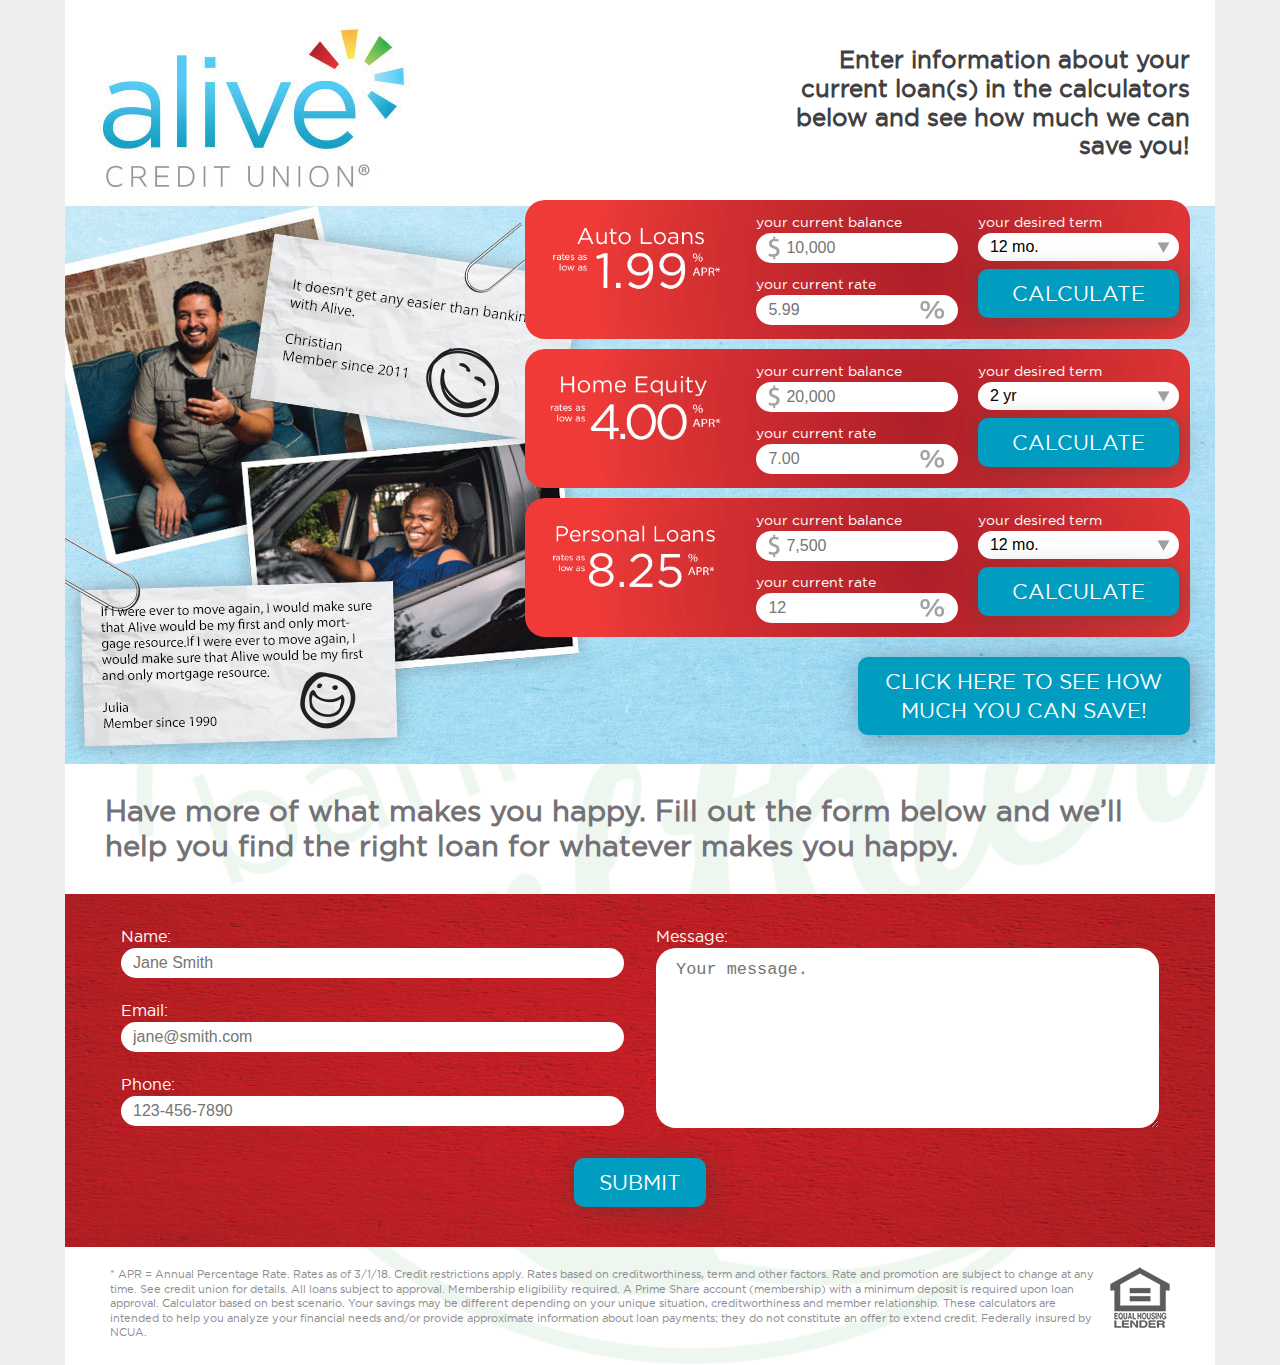
==== index.html @ 6ccbbb6a "Add contact form and fix some formatting in the header." ====
<!doctype html>
<html lang="en-US" class="no-js">
<head>
	<meta charset="utf-8">
	<title>Healthier Banking | Alive Credit Union</title>

	<meta http-equiv="X-UA-Compatible" content="IE=edge" />
	<meta name="viewport" content="width=device-width, initial-scale=1">
	<link rel="stylesheet" href="css/main.css?v=1">
	<script src="js/head.js?v=1"></script>
</head>
<body>
	<main class="container">
		
		<header>
			<a href="https://www.alivecu.coop/"><img src="img/header.jpg" class="header"></a>
		</header>
		
		<div class="wrap">	

			<div class="tool group">
				<h2>Enter information about your current loan(s) in the calculators below and see how much we can save you!</h2>
				<div class="loan-auto calculator gradient">
					<div class="third">
						<img src="img/rate-auto.png?v=2">
					</div>
					<div class="third">
						<p><label for="amount">your current balance</label><input type="text" placeholder="10,000" class="amount" /></p>
						<p><label for="rate">your current rate</label><input type="text" placeholder="5.99" class="rate percent" /></p>
						<input type="hidden" class="rate_compare" value="1.99" />
					</div>
					<div class="third">
						<p><label for="term">your desired term</label>
							<select class="term">
								<option value="12m">12 mo.</option>
								<option value="24m">24 mo.</option>
								<option value="36m">36 mo.</option>
								<option value="48m">48 mo.</option>
								<option value="60m">60 mo.</option>
								<option value="72m">72 mo.</option>
								<option value="84m">84 mo.</option>
							</select>
						</p>
						<p><button class="calculate">Calculate</button></p>
					</div>
					<div class="group"></div>
				</div>

				<div class="home calculator gradient">
					<div class="third">
						<img src="img/rate-home.png">
					</div>
					<div class="third ">
						<p><label for="amount">your current balance</label><input type="text" placeholder="20,000" class="amount" /></p>
						<p><label for="rate">your current rate</label><input type="text" placeholder="7.00" class="rate percent" /></p>
						<input type="hidden" class="rate_compare" value="4" />
					</div>
					<div class="third">
						<p><label for="term">your desired term</label>
							<select class="term">
								<option value="2y">2 yr</option>
								<option value="3y">3 yr</option>
								<option value="4y">4 yr</option>
								<option value="5y">5 yr</option>
								<option value="10y">10 yr</option>
								<option value="15y">15 yr</option>
							</select>
						</p>
						<p><button class="calculate">Calculate</button></p>
					</div>
					<div class="group"></div>
				</div>
				
				<div class="loan-personal calculator gradient">
					<div class="third">
						<img src="img/rate-personal.png">
					</div>
					<div class="third">
						<p><label for="amount">your current balance</label><input type="text" placeholder="7,500" class="amount" /></p>
						<p><label for="rate">your current rate</label><input type="text" placeholder="12" class="rate percent" /></p>
						<input type="hidden" class="rate_compare" value="8.25" />
					</div>
					<div class="third">
						<p><label for="term">your desired term</label>
							<select class="term">
								<option value="12m">12 mo.</option>
								<option value="24m">24 mo.</option>
								<option value="36m">36 mo.</option>
								<option value="48m">48 mo.</option>
								<option value="60m">60 mo.</option>
							</select>
						</p>
						<p><button class="calculate">Calculate</button></p>
					</div>
					<div class="group"></div>
				</div>

				<div class="buttons">
					<button class="calculate"><span>Click here to see how</span> much you can save!</button>
				</div>

			</div>

			<div class="results">
				<h2>Congratulations!</h2>
				<p class="larger">You could save up to <strong>$<span class="result total"></span></strong>.</p>
				<p>Save up to <strong>$<span class="result loan-auto"></span></strong> on your <strong>Auto Loan</strong>.</p>
				<p>Save up to <strong>$<span class="result home"></span></strong> on your <strong>Home Equity Loan</strong>.</p>
				<p>Save up to <strong>$<span class="result loan-personal"></span></strong> on your <strong>Personal Loan</strong>.</p>
				<p>Additional savings may be possible! Contact us for details.</p>
				<div class="text-center pad">
					<a href="https://www.alivecu.coop/loans-credit/" class="btn apply" onClick="_gaq.push(['_trackEvent', 'Apply', 'Click', 'Clicked Apply Button']);">I'm Ready!<span>Apply Now!</span></a>
					<a class="btn go-back">&laquo; go back</a>
				</div>
			</div>
		</div>

		<div class="intro group">
			<h3>Have more of what makes you happy.  Fill out the form below and we’ll help you find the right loan for whatever makes you happy.</h3>
		</div>
		<div class="bg-red-canvas contact-form">
			<form id="contact" name="contact">
				<div class="error"></div>
				<div class="group">
					<div class="half">
						<p>Name:
							<input type="text" name="name" placeholder="Jane Smith" /></p>
						<p>Email:
							<input type="text" name="email" placeholder="jane@smith.com" /></p>
						<p>Phone:
							<input type="text" name="phone" placeholder="123-456-7890" /></p>
					</div>
					<div class="half">
						<p>Message:
							<textarea name="message" placeholder="Your message."></textarea></p>
					</div>
				</div>
				<p class="text-center group"><input type="submit" name="submit" value="Submit" class="btn bg-lime" /></p>
			</form>
		</div>

		<div class="fine-print group wrap">
			<img src="img/logo-equal-housing.png">
			* APR = Annual Percentage Rate. Rates as of 3/1/18. Credit restrictions apply. Rates based on creditworthiness, term and other factors. Rate and promotion are subject to change at any time. See credit union for details. All loans subject to approval. Membership eligibility required. A Prime Share account (membership) with a minimum deposit is required upon loan approval. Calculator based on best scenario. Your savings may be different depending on your unique situation, creditworthiness and member relationship. These calculators are intended to help you analyze your financial needs and/or provide approximate information about loan payments; they do not constitute an offer to extend credit.  Federally insured by NCUA. 
		</div>

	</main>

<script src="//ajax.googleapis.com/ajax/libs/jquery/1.11.2/jquery.min.js"></script>
<script src="//giraph.io/api/thermometer/v1/js/widget.js?v=1"></script>
<script src="js/main.js?v=1"></script>
</body>
</html>
---- css/main.css ----
@import url("https://fonts.googleapis.com/css?family=Slabo+13px");html,body,div,span,applet,object,iframe,h1,h2,h3,h4,h5,h6,p,blockquote,pre,a,abbr,acronym,address,big,cite,code,del,dfn,em,font,img,ins,kbd,q,s,samp,small,strike,strong,sub,sup,tt,var,dl,dt,dd,ol,ul,li,fieldset,form,label,legend,table,caption,tbody,tfoot,thead,tr,th,td{margin:0;padding:0;border:0;outline:0;font-weight:inherit;font-style:inherit;font-size:100%;font-family:inherit;vertical-align:baseline}:focus{outline:0}body{line-height:1;color:black;background:white}ol,ul{list-style:none}table{border-collapse:separate;border-spacing:0}caption,th,td{text-align:left;font-weight:normal}blockquote:before,blockquote:after,q:before,q:after{content:""}blockquote,q{quotes:"" ""}*,:before,:after{box-sizing:border-box}img,video,iframe{max-width:100%}@font-face{font-family:'Gotham Book';src:url("fonts/gotham-book.eot");src:url("fonts/gotham-book.eot?#iefix") format("embedded-opentype"),url("fonts/gotham-book.woff2") format("woff2"),url("fonts/gotham-book.woff") format("woff"),url("fonts/gotham-book.ttf") format("truetype"),url("fonts/gotham-book.svg#gotham_bookregular") format("svg");font-weight:normal;font-style:normal}.clearfix,.group{zoom:1}.clearfix:before,.clearfix:after,.group:before,.group:after{content:"";display:table}.clearfix,.clearfix:before,.clearfix:after,.group,.group:before,.group:after{clear:both}body{font-family:"Gotham Book", sans-serif;font-weight:400;font-size:85%;line-height:1.5em;color:#414042;background-color:#eee}@media only screen and (min-width: 1024px){body{font-size:100%}}a{color:#009dc1;text-decoration:none;cursor:pointer}a:hover{color:#00c6f4}h1,h2,h3,h4,h5,h6,p{margin:0;padding:10px 0}h1,h2,h3,h4,h5,h6{font-weight:700;line-height:1.2em}h1{font-size:1.7em;font-family:"Gotham Book", sans-serif;font-weight:400}h2{font-size:1.5em}h3{font-size:1.3em;line-height:1.2em}h3.caps{text-transform:uppercase;padding-top:50px}h4{font-size:1.3em;line-height:1.3em;font-family:"Gotham Book", sans-serif;font-weight:400}strong{font-weight:700}input[type=text],select{display:block;width:100%;padding:6px 12px;border:0;font-size:16px;line-height:16px;border-radius:15px;-webkit-appearance:none;background:white}input[type=text].amount,select.amount{background:#fff url("[data-uri]") left center no-repeat;padding-left:30px}input[type=text].percent,select.percent{background:#fff url("[data-uri]") right center no-repeat}select{background:#fff url([data-uri]) right center no-repeat;padding:6px 12px;width:100%}@media only screen and (min-width: 768px){.sixty,.fourty,.quarter,.three-quarter,.third,.half,.thirty{float:left}.sixty.right,.fourty.right,.quarter.right,.three-quarter.right,.third.right,.half.right,.thirty.right{float:right}.sixty{width:58%;margin:0 2%}.quarter{width:23%}.three-quarter{width:73%;margin:0 2%}.third{width:33.3%;padding:0 15px}.half{width:47%;margin:0 1.5%}.thirty{width:28%;margin:0 1%}.fourty{width:38%;margin:0 1%}}.text-center{text-align:center}.text-right{text-align:right}.container{background:#fff url(../img/bg-body.png) bottom center no-repeat;background-size:contain;max-width:1150px;margin:0 auto;position:relative}header{position:relative;text-align:center}header img{display:block}.wrap{max-width:1100px;margin:0 auto;zoom:1}.wrap:before,.wrap:after{content:"";display:table}.wrap,.wrap:before,.wrap:after{clear:both}.intro{font-size:1.4em;line-height:1.6em;padding:20px;color:#747276}.intro p{padding:10px 0}@media only screen and (min-width: 768px){.intro p{padding:20px 0}}@media only screen and (min-width: 768px){.intro{padding:20px 40px}}.contact-form{padding:10px;color:white}.contact-form textarea{display:block;border-radius:20px;border:0;padding:10px 20px;width:100%;height:100px;font-size:1.3em;line-height:1.4em}@media only screen and (min-width: 768px){.contact-form textarea{height:180px}}@media only screen and (min-width: 768px){.contact-form{padding:20px 40px}}.bg-teal{background:#009dc1}.bg-green{background:#79b943}.bg-red{background:#ff130d}.bg-red-canvas{background:#ff130d url(../img/bg-red-canvas.jpg) center center no-repeat;background-size:cover}.savings-thermometer{margin:0 auto}@media only screen and (min-width: 600px){.savings-thermometer{margin:0 0 10px 20px;float:right}}.tool{padding:0;display:block}.tool.hidden{display:none}.tool h2{padding:10px 20px}@media only screen and (min-width: 950px){.tool{position:absolute;top:15px;right:25px;left:40%}.tool h2{padding:30px 0 40px 35%;text-align:right;font-size:1.5em}}.tool .calculator{color:white;font-family:"Gotham Book", sans-serif;font-weight:400;background-image:url(../img/bg-gradient.png);background-position:left center;background-repeat:repeat-y;padding-bottom:20px}@media only screen and (min-width: 950px){.tool .calculator{padding-bottom:0}.tool .calculator img{margin-top:10px}}@media only screen and (min-width: 1100px){.tool .calculator{margin-bottom:10px;border-radius:20px}}.tool .calculator .third{padding:0 20px}@media only screen and (min-width: 768px){.tool .calculator .third{padding:5px 10px 10px}.tool .calculator .third.gradient{background-image:url(../img/bg-gradient.png);background-position:left center;background-repeat:repeat-y;padding-left:20px}}.tool .calculator label{display:inline-block;margin-bottom:3px;font-size:14px;line-height:14px}.tool .calculator p{padding:4px 0}.tool .calculator button,.tool .calculator input[type=submit],.tool .calculator .btn{width:100%;margin:0 auto}.tool>.buttons .calculate{float:right;max-width:50%}.results{display:none;text-align:center;padding:20px;transition:opacity 500ms ease-in-out}.results.visible{display:block}@media only screen and (min-width: 768px){.results{padding:30px}}@media only screen and (min-width: 950px){.results{position:absolute;top:85px;right:10px;left:38%}}.results h2{font-family:"Gotham Book", sans-serif;font-weight:400;font-size:1.8em;line-height:1.5em}@media only screen and (min-width: 768px){.results h2{font-size:3em;padding:10px 20px}}@media only screen and (min-width: 950px){.results h2{padding:10px 20px 30px}}.results p{font-size:1.2em;line-height:1.5em}.results p strong{font-size:1.4em}.results p.larger{font-size:1.4em}@media only screen and (min-width: 768px){.results input[type=submit],.results button,.results .btn{float:none;width:50%;display:block;margin:10px auto}}input[type=submit],button,.btn{font-family:"Gotham Book", sans-serif;font-weight:400;padding:10px 25px;background-color:#009dc1;color:white;border:0;border-radius:10px;font-size:1.3em;line-height:1.4em;width:100%;box-sizing:border-box;text-transform:uppercase;display:block;cursor:pointer;text-align:center;position:relative;margin:10px auto;box-shadow:3px 3px 25px rgba(65,64,66,0.4)}@media only screen and (min-width: 768px){input[type=submit],button,.btn{display:inline-block;width:auto}}input[type=submit]:after,button:after,.btn:after{content:"";position:absolute;right:5px;top:50%;width:30px;height:30px;margin-top:-15px}input[type=submit]:hover,button:hover,.btn:hover{opacity:.9;color:white}input[type=submit].go-back,button.go-back,.btn.go-back{background-color:#747276;font-size:1.5em;color:white}input[type=submit].calculate,input[type=submit].apply,button.calculate,button.apply,.btn.calculate,.btn.apply{background-color:#009dc1}.fine-print{padding:20px;font-size:.7em;line-height:1.3em;text-align:left;color:#8d8c8f}.fine-print img{float:right;margin:0 0 15px 15px}
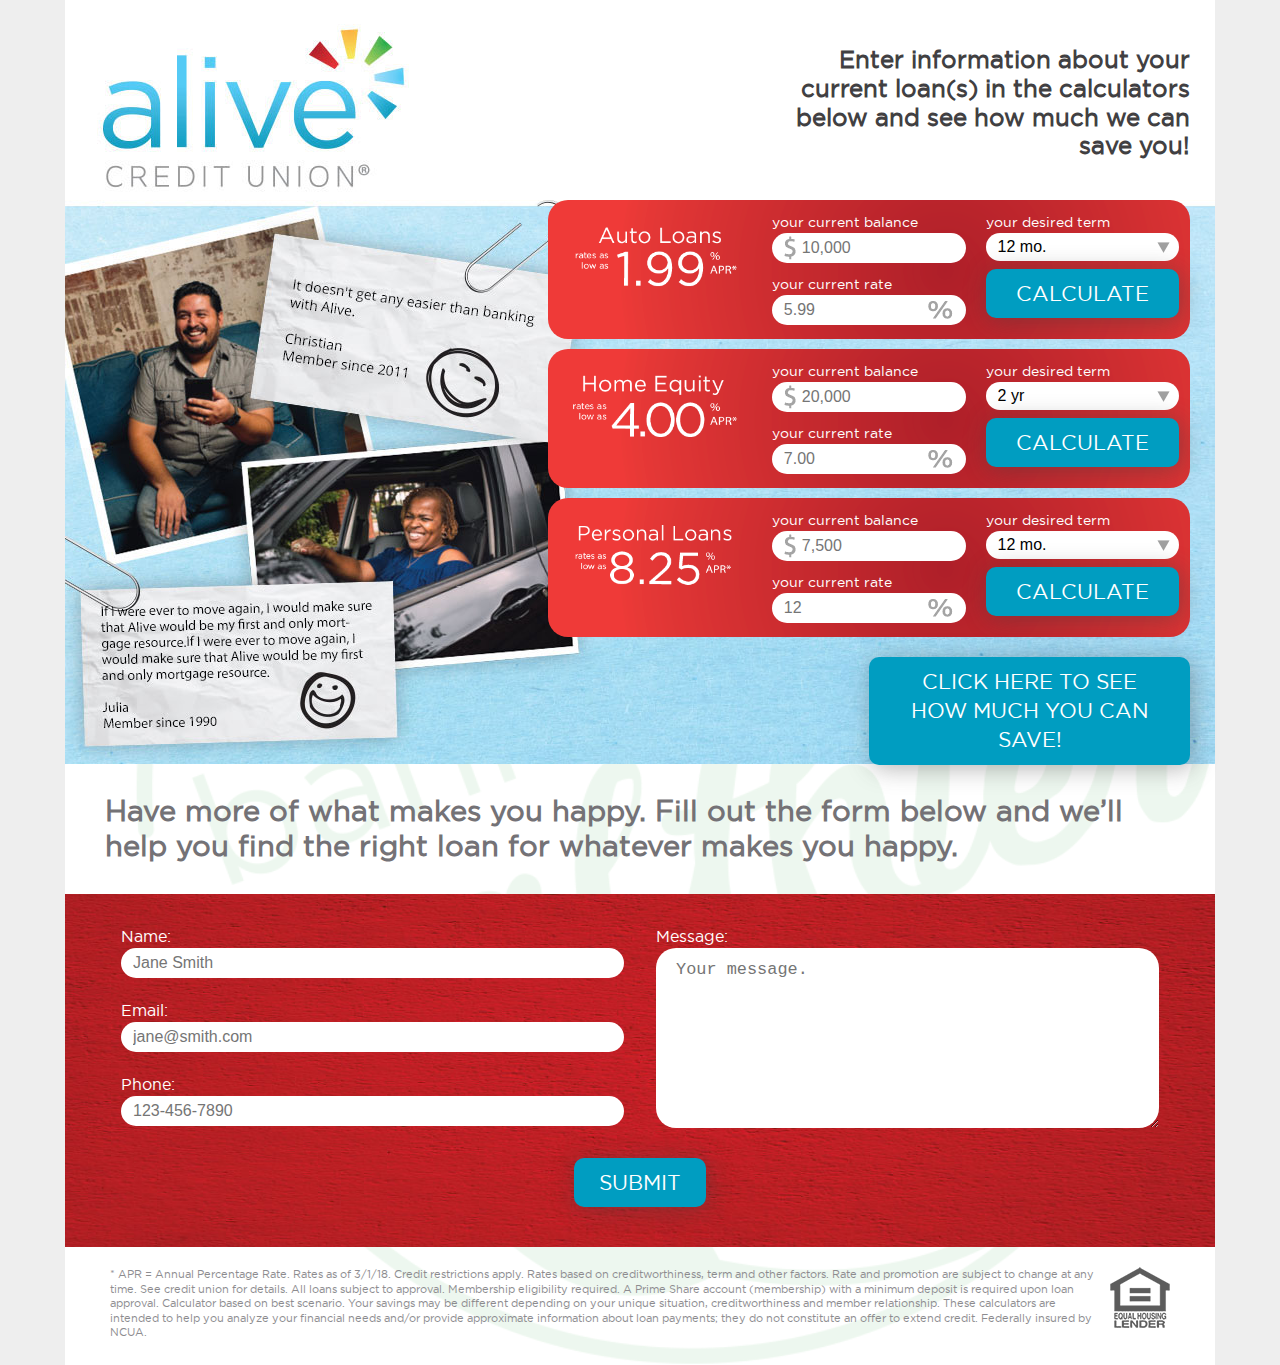
==== commit 3a32894a: "Adjust styles, and fix bugs in the javascript compilation." ====
--- a/index.html
+++ b/index.html
@@ -109,7 +109,7 @@
 				<p>Save up to <strong>$<span class="result loan-personal"></span></strong> on your <strong>Personal Loan</strong>.</p>
 				<p>Additional savings may be possible! Contact us for details.</p>
 				<div class="text-center pad">
-					<a href="https://www.alivecu.coop/loans-credit/" class="btn apply" onClick="_gaq.push(['_trackEvent', 'Apply', 'Click', 'Clicked Apply Button']);">I'm Ready!<span>Apply Now!</span></a>
+					<a href="https://www.alivecu.coop/loans-credit/" class="btn apply" onClick="_gaq.push(['_trackEvent', 'Apply', 'Click', 'Clicked Apply Button']);">I'm Ready!<span><br>Apply Now!</span></a>
 					<a class="btn go-back">&laquo; go back</a>
 				</div>
 			</div>
--- a/css/main.css
+++ b/css/main.css
@@ -1 +1 @@
-@import url("https://fonts.googleapis.com/css?family=Slabo+13px");html,body,div,span,applet,object,iframe,h1,h2,h3,h4,h5,h6,p,blockquote,pre,a,abbr,acronym,address,big,cite,code,del,dfn,em,font,img,ins,kbd,q,s,samp,small,strike,strong,sub,sup,tt,var,dl,dt,dd,ol,ul,li,fieldset,form,label,legend,table,caption,tbody,tfoot,thead,tr,th,td{margin:0;padding:0;border:0;outline:0;font-weight:inherit;font-style:inherit;font-size:100%;font-family:inherit;vertical-align:baseline}:focus{outline:0}body{line-height:1;color:black;background:white}ol,ul{list-style:none}table{border-collapse:separate;border-spacing:0}caption,th,td{text-align:left;font-weight:normal}blockquote:before,blockquote:after,q:before,q:after{content:""}blockquote,q{quotes:"" ""}*,:before,:after{box-sizing:border-box}img,video,iframe{max-width:100%}@font-face{font-family:'Gotham Book';src:url("fonts/gotham-book.eot");src:url("fonts/gotham-book.eot?#iefix") format("embedded-opentype"),url("fonts/gotham-book.woff2") format("woff2"),url("fonts/gotham-book.woff") format("woff"),url("fonts/gotham-book.ttf") format("truetype"),url("fonts/gotham-book.svg#gotham_bookregular") format("svg");font-weight:normal;font-style:normal}.clearfix,.group{zoom:1}.clearfix:before,.clearfix:after,.group:before,.group:after{content:"";display:table}.clearfix,.clearfix:before,.clearfix:after,.group,.group:before,.group:after{clear:both}body{font-family:"Gotham Book", sans-serif;font-weight:400;font-size:85%;line-height:1.5em;color:#414042;background-color:#eee}@media only screen and (min-width: 1024px){body{font-size:100%}}a{color:#009dc1;text-decoration:none;cursor:pointer}a:hover{color:#00c6f4}h1,h2,h3,h4,h5,h6,p{margin:0;padding:10px 0}h1,h2,h3,h4,h5,h6{font-weight:700;line-height:1.2em}h1{font-size:1.7em;font-family:"Gotham Book", sans-serif;font-weight:400}h2{font-size:1.5em}h3{font-size:1.3em;line-height:1.2em}h3.caps{text-transform:uppercase;padding-top:50px}h4{font-size:1.3em;line-height:1.3em;font-family:"Gotham Book", sans-serif;font-weight:400}strong{font-weight:700}input[type=text],select{display:block;width:100%;padding:6px 12px;border:0;font-size:16px;line-height:16px;border-radius:15px;-webkit-appearance:none;background:white}input[type=text].amount,select.amount{background:#fff url("[data-uri]") left center no-repeat;padding-left:30px}input[type=text].percent,select.percent{background:#fff url("[data-uri]") right center no-repeat}select{background:#fff url([data-uri]) right center no-repeat;padding:6px 12px;width:100%}@media only screen and (min-width: 768px){.sixty,.fourty,.quarter,.three-quarter,.third,.half,.thirty{float:left}.sixty.right,.fourty.right,.quarter.right,.three-quarter.right,.third.right,.half.right,.thirty.right{float:right}.sixty{width:58%;margin:0 2%}.quarter{width:23%}.three-quarter{width:73%;margin:0 2%}.third{width:33.3%;padding:0 15px}.half{width:47%;margin:0 1.5%}.thirty{width:28%;margin:0 1%}.fourty{width:38%;margin:0 1%}}.text-center{text-align:center}.text-right{text-align:right}.container{background:#fff url(../img/bg-body.png) bottom center no-repeat;background-size:contain;max-width:1150px;margin:0 auto;position:relative}header{position:relative;text-align:center}header img{display:block}.wrap{max-width:1100px;margin:0 auto;zoom:1}.wrap:before,.wrap:after{content:"";display:table}.wrap,.wrap:before,.wrap:after{clear:both}.intro{font-size:1.4em;line-height:1.6em;padding:20px;color:#747276}.intro p{padding:10px 0}@media only screen and (min-width: 768px){.intro p{padding:20px 0}}@media only screen and (min-width: 768px){.intro{padding:20px 40px}}.contact-form{padding:10px;color:white}.contact-form textarea{display:block;border-radius:20px;border:0;padding:10px 20px;width:100%;height:100px;font-size:1.3em;line-height:1.4em}@media only screen and (min-width: 768px){.contact-form textarea{height:180px}}@media only screen and (min-width: 768px){.contact-form{padding:20px 40px}}.bg-teal{background:#009dc1}.bg-green{background:#79b943}.bg-red{background:#ff130d}.bg-red-canvas{background:#ff130d url(../img/bg-red-canvas.jpg) center center no-repeat;background-size:cover}.savings-thermometer{margin:0 auto}@media only screen and (min-width: 600px){.savings-thermometer{margin:0 0 10px 20px;float:right}}.tool{padding:0;display:block}.tool.hidden{display:none}.tool h2{padding:10px 20px}@media only screen and (min-width: 950px){.tool{position:absolute;top:15px;right:25px;left:40%}.tool h2{padding:30px 0 40px 35%;text-align:right;font-size:1.5em}}.tool .calculator{color:white;font-family:"Gotham Book", sans-serif;font-weight:400;background-image:url(../img/bg-gradient.png);background-position:left center;background-repeat:repeat-y;padding-bottom:20px}@media only screen and (min-width: 950px){.tool .calculator{padding-bottom:0}.tool .calculator img{margin-top:10px}}@media only screen and (min-width: 1100px){.tool .calculator{margin-bottom:10px;border-radius:20px}}.tool .calculator .third{padding:0 20px}@media only screen and (min-width: 768px){.tool .calculator .third{padding:5px 10px 10px}.tool .calculator .third.gradient{background-image:url(../img/bg-gradient.png);background-position:left center;background-repeat:repeat-y;padding-left:20px}}.tool .calculator label{display:inline-block;margin-bottom:3px;font-size:14px;line-height:14px}.tool .calculator p{padding:4px 0}.tool .calculator button,.tool .calculator input[type=submit],.tool .calculator .btn{width:100%;margin:0 auto}.tool>.buttons .calculate{float:right;max-width:50%}.results{display:none;text-align:center;padding:20px;transition:opacity 500ms ease-in-out}.results.visible{display:block}@media only screen and (min-width: 768px){.results{padding:30px}}@media only screen and (min-width: 950px){.results{position:absolute;top:85px;right:10px;left:38%}}.results h2{font-family:"Gotham Book", sans-serif;font-weight:400;font-size:1.8em;line-height:1.5em}@media only screen and (min-width: 768px){.results h2{font-size:3em;padding:10px 20px}}@media only screen and (min-width: 950px){.results h2{padding:10px 20px 30px}}.results p{font-size:1.2em;line-height:1.5em}.results p strong{font-size:1.4em}.results p.larger{font-size:1.4em}@media only screen and (min-width: 768px){.results input[type=submit],.results button,.results .btn{float:none;width:50%;display:block;margin:10px auto}}input[type=submit],button,.btn{font-family:"Gotham Book", sans-serif;font-weight:400;padding:10px 25px;background-color:#009dc1;color:white;border:0;border-radius:10px;font-size:1.3em;line-height:1.4em;width:100%;box-sizing:border-box;text-transform:uppercase;display:block;cursor:pointer;text-align:center;position:relative;margin:10px auto;box-shadow:3px 3px 25px rgba(65,64,66,0.4)}@media only screen and (min-width: 768px){input[type=submit],button,.btn{display:inline-block;width:auto}}input[type=submit]:after,button:after,.btn:after{content:"";position:absolute;right:5px;top:50%;width:30px;height:30px;margin-top:-15px}input[type=submit]:hover,button:hover,.btn:hover{opacity:.9;color:white}input[type=submit].go-back,button.go-back,.btn.go-back{background-color:#747276;font-size:1.5em;color:white}input[type=submit].calculate,input[type=submit].apply,button.calculate,button.apply,.btn.calculate,.btn.apply{background-color:#009dc1}.fine-print{padding:20px;font-size:.7em;line-height:1.3em;text-align:left;color:#8d8c8f}.fine-print img{float:right;margin:0 0 15px 15px}
+@import url("https://fonts.googleapis.com/css?family=Slabo+13px");html,body,div,span,applet,object,iframe,h1,h2,h3,h4,h5,h6,p,blockquote,pre,a,abbr,acronym,address,big,cite,code,del,dfn,em,font,img,ins,kbd,q,s,samp,small,strike,strong,sub,sup,tt,var,dl,dt,dd,ol,ul,li,fieldset,form,label,legend,table,caption,tbody,tfoot,thead,tr,th,td{margin:0;padding:0;border:0;outline:0;font-weight:inherit;font-style:inherit;font-size:100%;font-family:inherit;vertical-align:baseline}:focus{outline:0}body{line-height:1;color:black;background:white}ol,ul{list-style:none}table{border-collapse:separate;border-spacing:0}caption,th,td{text-align:left;font-weight:normal}blockquote:before,blockquote:after,q:before,q:after{content:""}blockquote,q{quotes:"" ""}*,:before,:after{box-sizing:border-box}img,video,iframe{max-width:100%}@font-face{font-family:'Gotham Book';src:url("fonts/gotham-book.eot");src:url("fonts/gotham-book.eot?#iefix") format("embedded-opentype"),url("fonts/gotham-book.woff2") format("woff2"),url("fonts/gotham-book.woff") format("woff"),url("fonts/gotham-book.ttf") format("truetype"),url("fonts/gotham-book.svg#gotham_bookregular") format("svg");font-weight:normal;font-style:normal}.clearfix,.group{zoom:1}.clearfix:before,.clearfix:after,.group:before,.group:after{content:"";display:table}.clearfix,.clearfix:before,.clearfix:after,.group,.group:before,.group:after{clear:both}body{font-family:"Gotham Book", sans-serif;font-weight:400;font-size:85%;line-height:1.5em;color:#414042;background-color:#eee}@media only screen and (min-width: 1024px){body{font-size:100%}}a{color:#009dc1;text-decoration:none;cursor:pointer}a:hover{color:#00c6f4}h1,h2,h3,h4,h5,h6,p{margin:0;padding:10px 0}h1,h2,h3,h4,h5,h6{font-weight:700;line-height:1.2em}h1{font-size:1.7em;font-family:"Gotham Book", sans-serif;font-weight:400}h2{font-size:1.5em}h3{font-size:1.3em;line-height:1.2em}h3.caps{text-transform:uppercase;padding-top:50px}h4{font-size:1.3em;line-height:1.3em;font-family:"Gotham Book", sans-serif;font-weight:400}strong{font-weight:700}input[type=text],select{display:block;width:100%;padding:6px 12px;border:0;font-size:16px;line-height:16px;border-radius:15px;-webkit-appearance:none;background:white}input[type=text].amount,select.amount{background:#fff url("[data-uri]") left center no-repeat;padding-left:30px}input[type=text].percent,select.percent{background:#fff url("[data-uri]") right center no-repeat}select{background:#fff url([data-uri]) right center no-repeat;padding:6px 12px;width:100%}@media only screen and (min-width: 768px){.sixty,.fourty,.quarter,.three-quarter,.third,.half,.thirty{float:left}.sixty.right,.fourty.right,.quarter.right,.three-quarter.right,.third.right,.half.right,.thirty.right{float:right}.sixty{width:58%;margin:0 2%}.quarter{width:23%}.three-quarter{width:73%;margin:0 2%}.third{width:33.3%;padding:0 15px}.half{width:47%;margin:0 1.5%}.thirty{width:28%;margin:0 1%}.fourty{width:38%;margin:0 1%}}.text-center{text-align:center}.text-right{text-align:right}.container{background:#fff url(../img/bg-body.png) bottom center no-repeat;background-size:contain;max-width:1150px;margin:0 auto;position:relative}header{position:relative;text-align:center}header img{display:block}.wrap{max-width:1100px;margin:0 auto;zoom:1}.wrap:before,.wrap:after{content:"";display:table}.wrap,.wrap:before,.wrap:after{clear:both}.intro{font-size:1.4em;line-height:1.6em;padding:20px;color:#747276}.intro p{padding:10px 0}@media only screen and (min-width: 768px){.intro p{padding:20px 0}}@media only screen and (min-width: 768px){.intro{padding:20px 40px}}.contact-form{padding:10px;color:white}.contact-form textarea{display:block;border-radius:20px;border:0;padding:10px 20px;width:100%;height:100px;font-size:1.3em;line-height:1.4em}@media only screen and (min-width: 768px){.contact-form textarea{height:180px}}@media only screen and (min-width: 768px){.contact-form{padding:20px 40px}}.bg-teal{background:#009dc1}.bg-green{background:#79b943}.bg-red{background:#ff130d}.bg-red-canvas{background:#ff130d url(../img/bg-red-canvas.jpg) center center no-repeat;background-size:cover}.savings-thermometer{margin:0 auto}@media only screen and (min-width: 600px){.savings-thermometer{margin:0 0 10px 20px;float:right}}.tool{padding:0;display:block}.tool.hidden{display:none}.tool h2{padding:10px 20px}@media only screen and (min-width: 950px){.tool{position:absolute;top:15px;right:25px;left:42%}.tool h2{padding:30px 0 40px 35%;text-align:right;font-size:1.5em}}.tool .calculator{color:white;font-family:"Gotham Book", sans-serif;font-weight:400;background-image:url(../img/bg-gradient.png);background-position:left center;background-repeat:repeat-y;padding-bottom:20px}@media only screen and (min-width: 950px){.tool .calculator{padding-bottom:0}.tool .calculator img{margin-top:10px}}@media only screen and (min-width: 1100px){.tool .calculator{margin-bottom:10px;border-radius:20px}}.tool .calculator .third{padding:0 20px}@media only screen and (min-width: 768px){.tool .calculator .third{padding:5px 10px 10px}.tool .calculator .third.gradient{background-image:url(../img/bg-gradient.png);background-position:left center;background-repeat:repeat-y;padding-left:20px}}.tool .calculator label{display:inline-block;margin-bottom:3px;font-size:14px;line-height:14px}.tool .calculator p{padding:4px 0}.tool .calculator button,.tool .calculator input[type=submit],.tool .calculator .btn{width:100%;margin:0 auto}.tool>.buttons .calculate{float:right;max-width:50%}.results{display:none;text-align:center;padding:20px;transition:opacity 500ms ease-in-out}.results.visible{display:block}@media only screen and (min-width: 768px){.results{padding:30px}}@media only screen and (min-width: 950px){.results{position:absolute;top:85px;right:10px;left:38%}}.results h2{font-family:"Gotham Book", sans-serif;font-weight:400;font-size:1.8em;line-height:1.5em}@media only screen and (min-width: 768px){.results h2{font-size:3em;padding:10px 20px}}@media only screen and (min-width: 950px){.results h2{padding:10px 20px 30px}}.results p{font-size:1.2em;line-height:1.5em}.results p strong{font-size:1.4em}.results p.larger{font-size:1.4em}@media only screen and (min-width: 768px){.results input[type=submit],.results button,.results .btn{float:none;width:50%;display:block;margin:10px auto}}input[type=submit],button,.btn{font-family:"Gotham Book", sans-serif;font-weight:400;padding:10px 25px;background-color:#009dc1;color:white;border:0;border-radius:10px;font-size:1.3em;line-height:1.4em;width:100%;box-sizing:border-box;text-transform:uppercase;display:block;cursor:pointer;text-align:center;position:relative;margin:10px auto;box-shadow:3px 3px 25px rgba(65,64,66,0.4)}@media only screen and (min-width: 768px){input[type=submit],button,.btn{display:inline-block;width:auto}}input[type=submit]:after,button:after,.btn:after{content:"";position:absolute;right:5px;top:50%;width:30px;height:30px;margin-top:-15px}input[type=submit]:hover,button:hover,.btn:hover{opacity:.9;color:white}input[type=submit].go-back,button.go-back,.btn.go-back{background-color:#747276;font-size:1.5em;color:white}input[type=submit].calculate,input[type=submit].apply,button.calculate,button.apply,.btn.calculate,.btn.apply{background-color:#009dc1}.fine-print{padding:20px;font-size:.7em;line-height:1.3em;text-align:left;color:#8d8c8f}.fine-print img{float:right;margin:0 0 15px 15px}
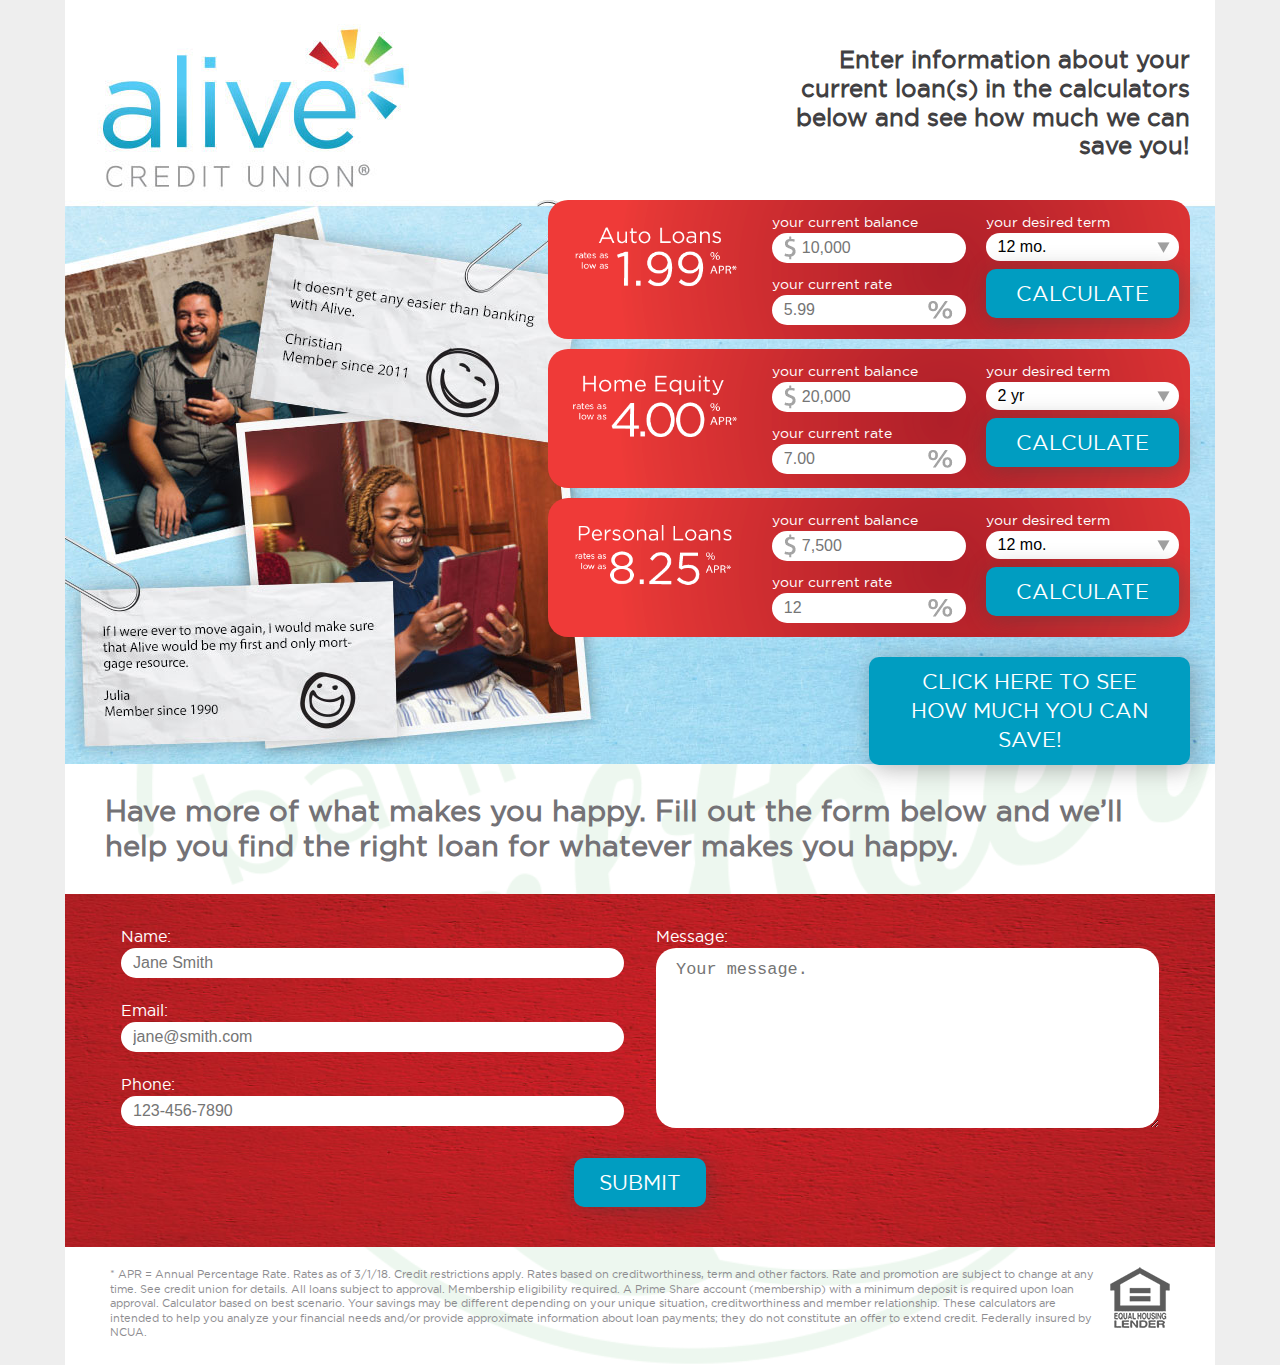
==== commit ebd1db24: "Bump stylesheet and javascript to force cache break." ====
--- a/index.html
+++ b/index.html
@@ -6,7 +6,7 @@
 
 	<meta http-equiv="X-UA-Compatible" content="IE=edge" />
 	<meta name="viewport" content="width=device-width, initial-scale=1">
-	<link rel="stylesheet" href="css/main.css?v=1">
+	<link rel="stylesheet" href="css/main.css?v=3">
 	<script src="js/head.js?v=1"></script>
 </head>
 <body>
@@ -147,7 +147,6 @@
 	</main>
 
 <script src="//ajax.googleapis.com/ajax/libs/jquery/1.11.2/jquery.min.js"></script>
-<script src="//giraph.io/api/thermometer/v1/js/widget.js?v=1"></script>
-<script src="js/main.js?v=1"></script>
+<script src="js/main.js?v=3"></script>
 </body>
 </html>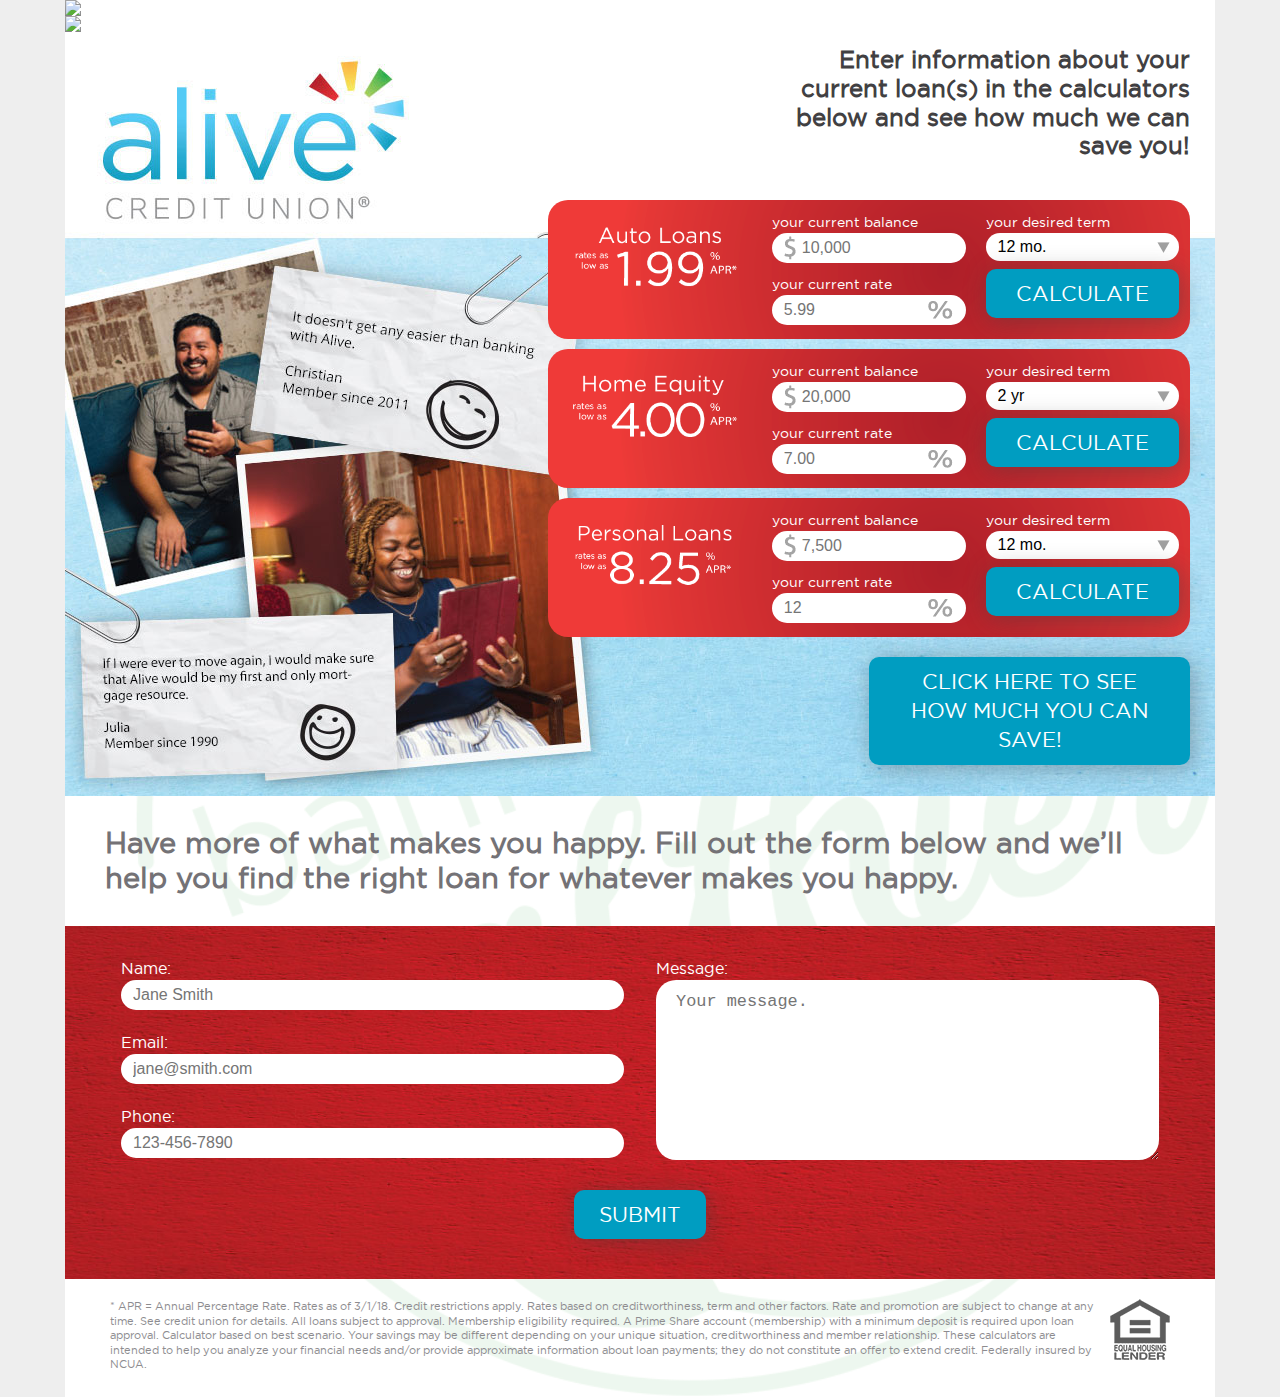
==== commit c74a90ac: "Bump css to force cache break." ====
--- a/index.html
+++ b/index.html
@@ -6,14 +6,14 @@
 
 	<meta http-equiv="X-UA-Compatible" content="IE=edge" />
 	<meta name="viewport" content="width=device-width, initial-scale=1">
-	<link rel="stylesheet" href="css/main.css?v=3">
+	<link rel="stylesheet" type="text/css" href="css/main.css?v=4">
 	<script src="js/head.js?v=1"></script>
 </head>
 <body>
 	<main class="container">
 		
 		<header>
-			<a href="https://www.alivecu.coop/"><img src="img/header.jpg" class="header"></a>
+			<a href="https://www.alivecu.coop/"><img src="img/header-small.jpg" class="header small"><img src="img/header-medium.jpg" class="header medium"><img src="img/header.jpg" class="header large"></a>
 		</header>
 		
 		<div class="wrap">	
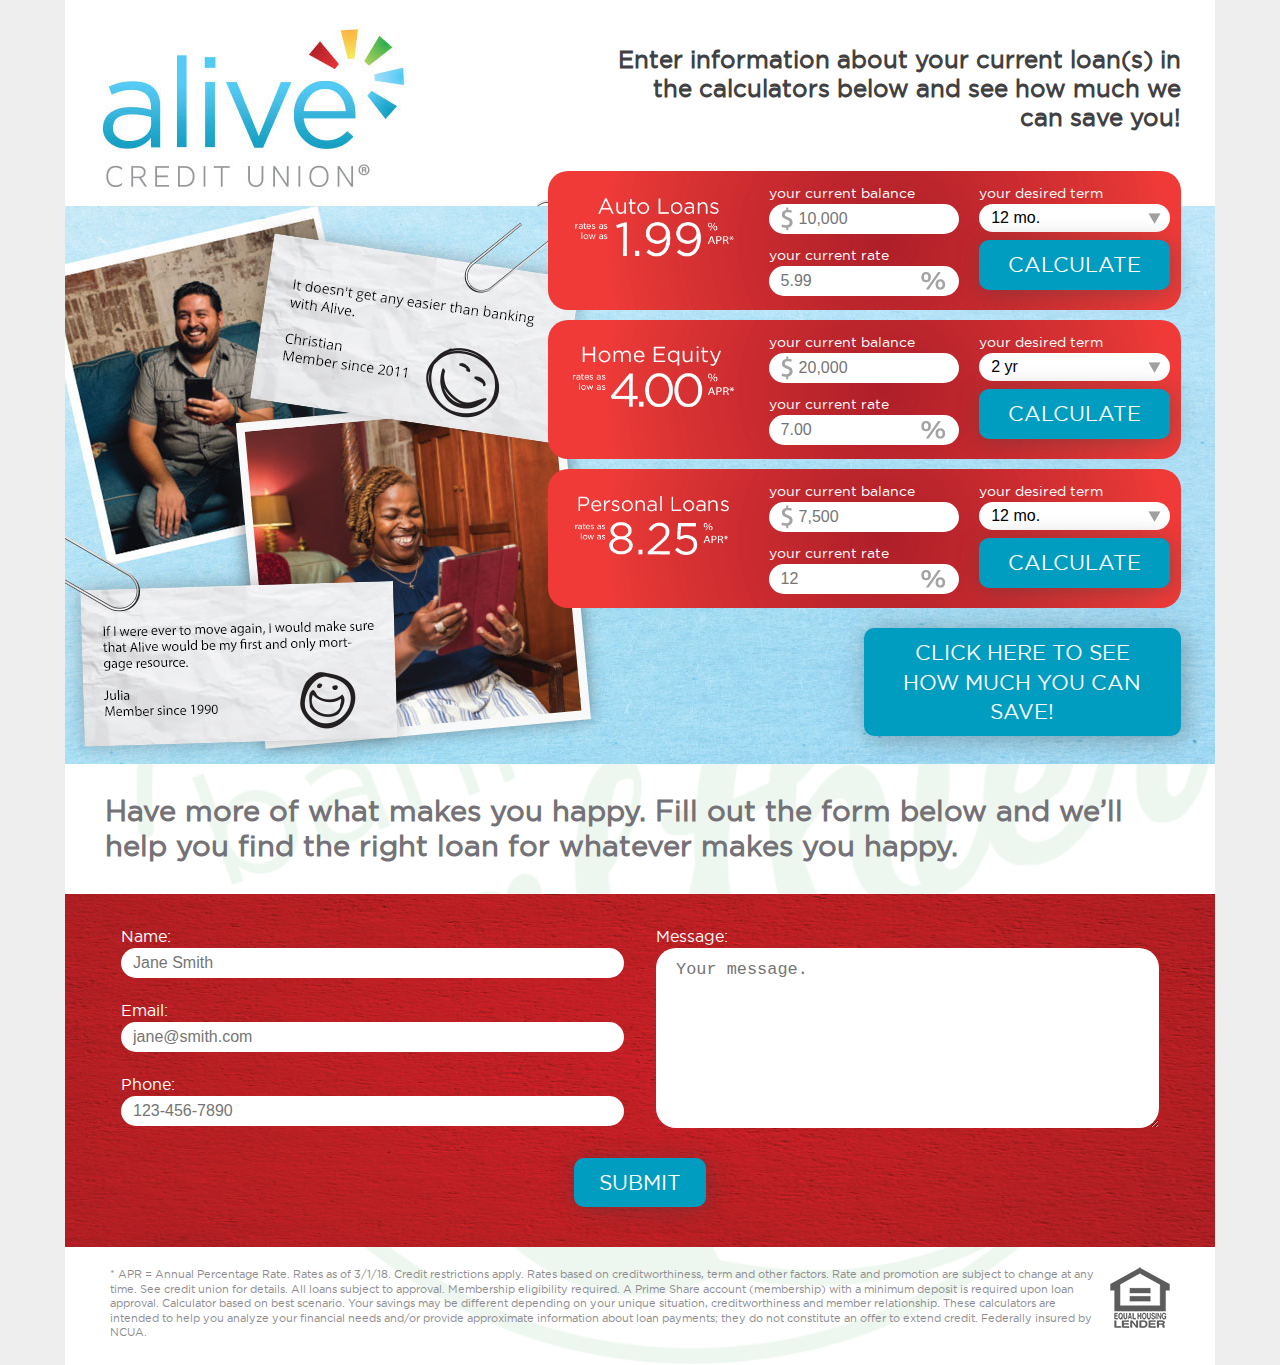
==== commit fdfb410f: "Update the compatibility mode." ====
--- a/index.html
+++ b/index.html
@@ -4,7 +4,7 @@
 	<meta charset="utf-8">
 	<title>Healthier Banking | Alive Credit Union</title>
 
-	<meta http-equiv="X-UA-Compatible" content="IE=edge" />
+	<meta http-equiv="X-UA-Compatible" content="IE=EmulateIE10">
 	<meta name="viewport" content="width=device-width, initial-scale=1">
 	<link rel="stylesheet" type="text/css" href="css/main.css?v=4">
 	<script src="js/head.js?v=1"></script>
--- a/css/main.css
+++ b/css/main.css
@@ -1 +1 @@
-@import url("https://fonts.googleapis.com/css?family=Slabo+13px");html,body,div,span,applet,object,iframe,h1,h2,h3,h4,h5,h6,p,blockquote,pre,a,abbr,acronym,address,big,cite,code,del,dfn,em,font,img,ins,kbd,q,s,samp,small,strike,strong,sub,sup,tt,var,dl,dt,dd,ol,ul,li,fieldset,form,label,legend,table,caption,tbody,tfoot,thead,tr,th,td{margin:0;padding:0;border:0;outline:0;font-weight:inherit;font-style:inherit;font-size:100%;font-family:inherit;vertical-align:baseline}:focus{outline:0}body{line-height:1;color:black;background:white}ol,ul{list-style:none}table{border-collapse:separate;border-spacing:0}caption,th,td{text-align:left;font-weight:normal}blockquote:before,blockquote:after,q:before,q:after{content:""}blockquote,q{quotes:"" ""}*,:before,:after{box-sizing:border-box}img,video,iframe{max-width:100%}@font-face{font-family:'Gotham Book';src:url("fonts/gotham-book.eot");src:url("fonts/gotham-book.eot?#iefix") format("embedded-opentype"),url("fonts/gotham-book.woff2") format("woff2"),url("fonts/gotham-book.woff") format("woff"),url("fonts/gotham-book.ttf") format("truetype"),url("fonts/gotham-book.svg#gotham_bookregular") format("svg");font-weight:normal;font-style:normal}.clearfix,.group{zoom:1}.clearfix:before,.clearfix:after,.group:before,.group:after{content:"";display:table}.clearfix,.clearfix:before,.clearfix:after,.group,.group:before,.group:after{clear:both}body{font-family:"Gotham Book", sans-serif;font-weight:400;font-size:85%;line-height:1.5em;color:#414042;background-color:#eee}@media only screen and (min-width: 1024px){body{font-size:100%}}a{color:#009dc1;text-decoration:none;cursor:pointer}a:hover{color:#00c6f4}h1,h2,h3,h4,h5,h6,p{margin:0;padding:10px 0}h1,h2,h3,h4,h5,h6{font-weight:700;line-height:1.2em}h1{font-size:1.7em;font-family:"Gotham Book", sans-serif;font-weight:400}h2{font-size:1.5em}h3{font-size:1.3em;line-height:1.2em}h3.caps{text-transform:uppercase;padding-top:50px}h4{font-size:1.3em;line-height:1.3em;font-family:"Gotham Book", sans-serif;font-weight:400}strong{font-weight:700}input[type=text],select{display:block;width:100%;padding:6px 12px;border:0;font-size:16px;line-height:16px;border-radius:15px;-webkit-appearance:none;background:white}input[type=text].amount,select.amount{background:#fff url("[data-uri]") left center no-repeat;padding-left:30px}input[type=text].percent,select.percent{background:#fff url("[data-uri]") right center no-repeat}select{background:#fff url([data-uri]) right center no-repeat;padding:6px 12px;width:100%}@media only screen and (min-width: 768px){.sixty,.fourty,.quarter,.three-quarter,.third,.half,.thirty{float:left}.sixty.right,.fourty.right,.quarter.right,.three-quarter.right,.third.right,.half.right,.thirty.right{float:right}.sixty{width:58%;margin:0 2%}.quarter{width:23%}.three-quarter{width:73%;margin:0 2%}.third{width:33.3%;padding:0 15px}.half{width:47%;margin:0 1.5%}.thirty{width:28%;margin:0 1%}.fourty{width:38%;margin:0 1%}}.text-center{text-align:center}.text-right{text-align:right}.container{background:#fff url(../img/bg-body.png) bottom center no-repeat;background-size:contain;max-width:1150px;margin:0 auto;position:relative}header{position:relative;text-align:center}header img{display:block}.wrap{max-width:1100px;margin:0 auto;zoom:1}.wrap:before,.wrap:after{content:"";display:table}.wrap,.wrap:before,.wrap:after{clear:both}.intro{font-size:1.4em;line-height:1.6em;padding:20px;color:#747276}.intro p{padding:10px 0}@media only screen and (min-width: 768px){.intro p{padding:20px 0}}@media only screen and (min-width: 768px){.intro{padding:20px 40px}}.contact-form{padding:10px;color:white}.contact-form textarea{display:block;border-radius:20px;border:0;padding:10px 20px;width:100%;height:100px;font-size:1.3em;line-height:1.4em}@media only screen and (min-width: 768px){.contact-form textarea{height:180px}}@media only screen and (min-width: 768px){.contact-form{padding:20px 40px}}.bg-teal{background:#009dc1}.bg-green{background:#79b943}.bg-red{background:#ff130d}.bg-red-canvas{background:#ff130d url(../img/bg-red-canvas.jpg) center center no-repeat;background-size:cover}.savings-thermometer{margin:0 auto}@media only screen and (min-width: 600px){.savings-thermometer{margin:0 0 10px 20px;float:right}}.tool{padding:0;display:block}.tool.hidden{display:none}.tool h2{padding:10px 20px}@media only screen and (min-width: 950px){.tool{position:absolute;top:15px;right:25px;left:42%}.tool h2{padding:30px 0 40px 35%;text-align:right;font-size:1.5em}}.tool .calculator{color:white;font-family:"Gotham Book", sans-serif;font-weight:400;background-image:url(../img/bg-gradient.png);background-position:left center;background-repeat:repeat-y;padding-bottom:20px}@media only screen and (min-width: 950px){.tool .calculator{padding-bottom:0}.tool .calculator img{margin-top:10px}}@media only screen and (min-width: 1100px){.tool .calculator{margin-bottom:10px;border-radius:20px}}.tool .calculator .third{padding:0 20px}@media only screen and (min-width: 768px){.tool .calculator .third{padding:5px 10px 10px}.tool .calculator .third.gradient{background-image:url(../img/bg-gradient.png);background-position:left center;background-repeat:repeat-y;padding-left:20px}}.tool .calculator label{display:inline-block;margin-bottom:3px;font-size:14px;line-height:14px}.tool .calculator p{padding:4px 0}.tool .calculator button,.tool .calculator input[type=submit],.tool .calculator .btn{width:100%;margin:0 auto}.tool>.buttons .calculate{float:right;max-width:50%}.results{display:none;text-align:center;padding:20px;transition:opacity 500ms ease-in-out}.results.visible{display:block}@media only screen and (min-width: 768px){.results{padding:30px}}@media only screen and (min-width: 950px){.results{position:absolute;top:85px;right:10px;left:38%}}.results h2{font-family:"Gotham Book", sans-serif;font-weight:400;font-size:1.8em;line-height:1.5em}@media only screen and (min-width: 768px){.results h2{font-size:3em;padding:10px 20px}}@media only screen and (min-width: 950px){.results h2{padding:10px 20px 30px}}.results p{font-size:1.2em;line-height:1.5em}.results p strong{font-size:1.4em}.results p.larger{font-size:1.4em}@media only screen and (min-width: 768px){.results input[type=submit],.results button,.results .btn{float:none;width:50%;display:block;margin:10px auto}}input[type=submit],button,.btn{font-family:"Gotham Book", sans-serif;font-weight:400;padding:10px 25px;background-color:#009dc1;color:white;border:0;border-radius:10px;font-size:1.3em;line-height:1.4em;width:100%;box-sizing:border-box;text-transform:uppercase;display:block;cursor:pointer;text-align:center;position:relative;margin:10px auto;box-shadow:3px 3px 25px rgba(65,64,66,0.4)}@media only screen and (min-width: 768px){input[type=submit],button,.btn{display:inline-block;width:auto}}input[type=submit]:after,button:after,.btn:after{content:"";position:absolute;right:5px;top:50%;width:30px;height:30px;margin-top:-15px}input[type=submit]:hover,button:hover,.btn:hover{opacity:.9;color:white}input[type=submit].go-back,button.go-back,.btn.go-back{background-color:#747276;font-size:1.5em;color:white}input[type=submit].calculate,input[type=submit].apply,button.calculate,button.apply,.btn.calculate,.btn.apply{background-color:#009dc1}.fine-print{padding:20px;font-size:.7em;line-height:1.3em;text-align:left;color:#8d8c8f}.fine-print img{float:right;margin:0 0 15px 15px}
+@import url("https://fonts.googleapis.com/css?family=Slabo+13px");html,body,div,span,applet,object,iframe,h1,h2,h3,h4,h5,h6,p,blockquote,pre,a,abbr,acronym,address,big,cite,code,del,dfn,em,font,img,ins,kbd,q,s,samp,small,strike,strong,sub,sup,tt,var,dl,dt,dd,ol,ul,li,fieldset,form,label,legend,table,caption,tbody,tfoot,thead,tr,th,td{margin:0;padding:0;border:0;outline:0;font-weight:inherit;font-style:inherit;font-size:100%;font-family:inherit;vertical-align:baseline}:focus{outline:0}body{line-height:1;color:black;background:white}ol,ul{list-style:none}table{border-collapse:separate;border-spacing:0}caption,th,td{text-align:left;font-weight:normal}blockquote:before,blockquote:after,q:before,q:after{content:""}blockquote,q{quotes:"" ""}*,:before,:after{box-sizing:border-box}img,video,iframe{max-width:100%}@font-face{font-family:'Gotham Book';src:url("fonts/gotham-book.eot");src:url("fonts/gotham-book.eot?#iefix") format("embedded-opentype"),url("fonts/gotham-book.woff2") format("woff2"),url("fonts/gotham-book.woff") format("woff"),url("fonts/gotham-book.ttf") format("truetype"),url("fonts/gotham-book.svg#gotham_bookregular") format("svg");font-weight:normal;font-style:normal}.clearfix,.group{zoom:1}.clearfix:before,.clearfix:after,.group:before,.group:after{content:"";display:table}.clearfix,.clearfix:before,.clearfix:after,.group,.group:before,.group:after{clear:both}body{font-family:"Gotham Book", sans-serif;font-weight:400;font-size:85%;line-height:1.5em;color:#414042;background-color:#fff}@media only screen and (min-width: 768px){body{font-size:100%}}@media only screen and (min-width: 1024px){body{background-color:#eee}}a{color:#009dc1;text-decoration:none;cursor:pointer}a:hover{color:#00c6f4}h1,h2,h3,h4,h5,h6,p{margin:0;padding:10px 0}h1,h2,h3,h4,h5,h6{font-weight:700;line-height:1.2em}h1{font-size:1.7em;font-family:"Gotham Book", sans-serif;font-weight:400}h2{font-size:1.5em}h3{font-size:1.3em;line-height:1.2em}h3.caps{text-transform:uppercase;padding-top:50px}h4{font-size:1.3em;line-height:1.3em;font-family:"Gotham Book", sans-serif;font-weight:400}strong{font-weight:700}input[type=text],select{display:block;width:100%;padding:6px 12px;border:0;font-size:16px;line-height:16px;border-radius:15px;-webkit-appearance:none;background:white}input[type=text].amount,select.amount{background:#fff url("[data-uri]") left center no-repeat;padding-left:30px}input[type=text].percent,select.percent{background:#fff url("[data-uri]") right center no-repeat}select{background:#fff url([data-uri]) right center no-repeat;padding:6px 12px;width:100%}@media only screen and (min-width: 768px){.sixty,.fourty,.quarter,.three-quarter,.third,.half,.thirty{float:left}.sixty.right,.fourty.right,.quarter.right,.three-quarter.right,.third.right,.half.right,.thirty.right{float:right}.sixty{width:58%;margin:0 2%}.quarter{width:23%}.three-quarter{width:73%;margin:0 2%}.third{width:33.3%;padding:0 15px}.half{width:47%;margin:0 1.5%}.thirty{width:28%;margin:0 1%}.fourty{width:38%;margin:0 1%}}.text-center{text-align:center}.text-right{text-align:right}.container{background:#fff url(../img/bg-body.png) bottom center no-repeat;background-size:contain;width:100%;max-width:1150px;margin:0 auto;position:relative;zoom:1}.container:before,.container:after{content:"";display:table}.container,.container:before,.container:after{clear:both}header{position:relative;text-align:center}header img{display:block;width:100%}header img.medium,header img.large{display:none}@media only screen and (min-width: 768px){header img.small{display:none}header img.medium{display:block;width:auto}}@media only screen and (min-width: 1024px){header img.medium{display:none}header img.large{display:block}}.wrap{max-width:1100px;margin:0 auto;zoom:1}.wrap:before,.wrap:after{content:"";display:table}.wrap,.wrap:before,.wrap:after{clear:both}.intro{font-size:1.4em;line-height:1.6em;padding:20px;color:#747276}.intro p{padding:10px 0}@media only screen and (min-width: 768px){.intro p{padding:20px 0}}@media only screen and (min-width: 768px){.intro{padding:20px 40px}}.contact-form{padding:10px;color:white}.contact-form textarea{display:block;border-radius:20px;border:0;padding:10px 20px;width:100%;height:100px;font-size:1.3em;line-height:1.4em}@media only screen and (min-width: 768px){.contact-form textarea{height:180px}}@media only screen and (min-width: 768px){.contact-form{padding:20px 40px}}.bg-teal{background:#009dc1}.bg-green{background:#79b943}.bg-red{background:#ff130d}.bg-red-canvas{background:#ff130d url(../img/bg-red-canvas.jpg) center center no-repeat;background-size:cover}.savings-thermometer{margin:0 auto}@media only screen and (min-width: 600px){.savings-thermometer{margin:0 0 10px 20px;float:right}}.tool{padding:0;display:block}.tool.hidden{display:none}.tool h2{padding:15px}@media only screen and (min-width: 1024px){.tool{position:absolute;top:15px;right:3%;width:55%}.tool h2{padding:30px 0 40px 10%;text-align:right;font-size:1.5em}}.tool .calculator{color:white;font-family:"Gotham Book", sans-serif;font-weight:400;background-image:url(../img/bg-gradient.png);background-position:left center;background-size:cover;padding-bottom:20px;zoom:1}.tool .calculator:before,.tool .calculator:after{content:"";display:table}.tool .calculator,.tool .calculator:before,.tool .calculator:after{clear:both}@media only screen and (min-width: 950px){.tool .calculator{padding-bottom:0;border-radius:20px;margin-bottom:10px}.tool .calculator img{margin-top:10px}}.tool .calculator .third{padding:0 20px}@media only screen and (min-width: 768px){.tool .calculator .third{padding:5px 10px 10px}.tool .calculator .third.gradient{background-image:url(../img/bg-gradient.png);background-position:left center;background-repeat:repeat-y;padding-left:20px}}.tool .calculator label{display:inline-block;margin-bottom:3px;font-size:14px;line-height:14px}.tool .calculator p{padding:4px 0}.tool .calculator button,.tool .calculator input[type=submit],.tool .calculator .btn{width:100%;margin:0 auto}.tool>.buttons .calculate{float:right;max-width:50%}.results{display:none;text-align:center;padding:20px;transition:opacity 500ms ease-in-out}.results.visible{display:block}@media only screen and (min-width: 768px){.results{padding:30px}}@media only screen and (min-width: 950px){.results{position:absolute;top:85px;right:10px;left:38%}}.results h2{font-family:"Gotham Book", sans-serif;font-weight:400;font-size:1.8em;line-height:1.5em}@media only screen and (min-width: 768px){.results h2{font-size:3em;padding:10px 20px}}@media only screen and (min-width: 950px){.results h2{padding:10px 20px 30px}}.results p{font-size:1.2em;line-height:1.5em}.results p strong{font-size:1.4em}.results p.larger{font-size:1.4em}@media only screen and (min-width: 768px){.results input[type=submit],.results button,.results .btn{float:none;width:50%;display:block;margin:10px auto}}input[type=submit],button,.btn{font-family:"Gotham Book", sans-serif;font-weight:400;padding:10px 25px;background-color:#009dc1;color:white;border:0;border-radius:10px;font-size:1.3em;line-height:1.4em;width:100%;box-sizing:border-box;text-transform:uppercase;display:block;cursor:pointer;text-align:center;position:relative;margin:10px auto;box-shadow:3px 3px 25px rgba(65,64,66,0.4)}@media only screen and (min-width: 768px){input[type=submit],button,.btn{display:inline-block;width:auto}}input[type=submit]:after,button:after,.btn:after{content:"";position:absolute;right:5px;top:50%;width:30px;height:30px;margin-top:-15px}input[type=submit]:hover,button:hover,.btn:hover{opacity:.9;color:white}input[type=submit].go-back,button.go-back,.btn.go-back{background-color:#747276;font-size:1.5em;color:white}input[type=submit].calculate,input[type=submit].apply,button.calculate,button.apply,.btn.calculate,.btn.apply{background-color:#009dc1}.fine-print{padding:20px;font-size:.7em;line-height:1.3em;text-align:left;color:#8d8c8f}.fine-print img{float:right;margin:0 0 15px 15px}
